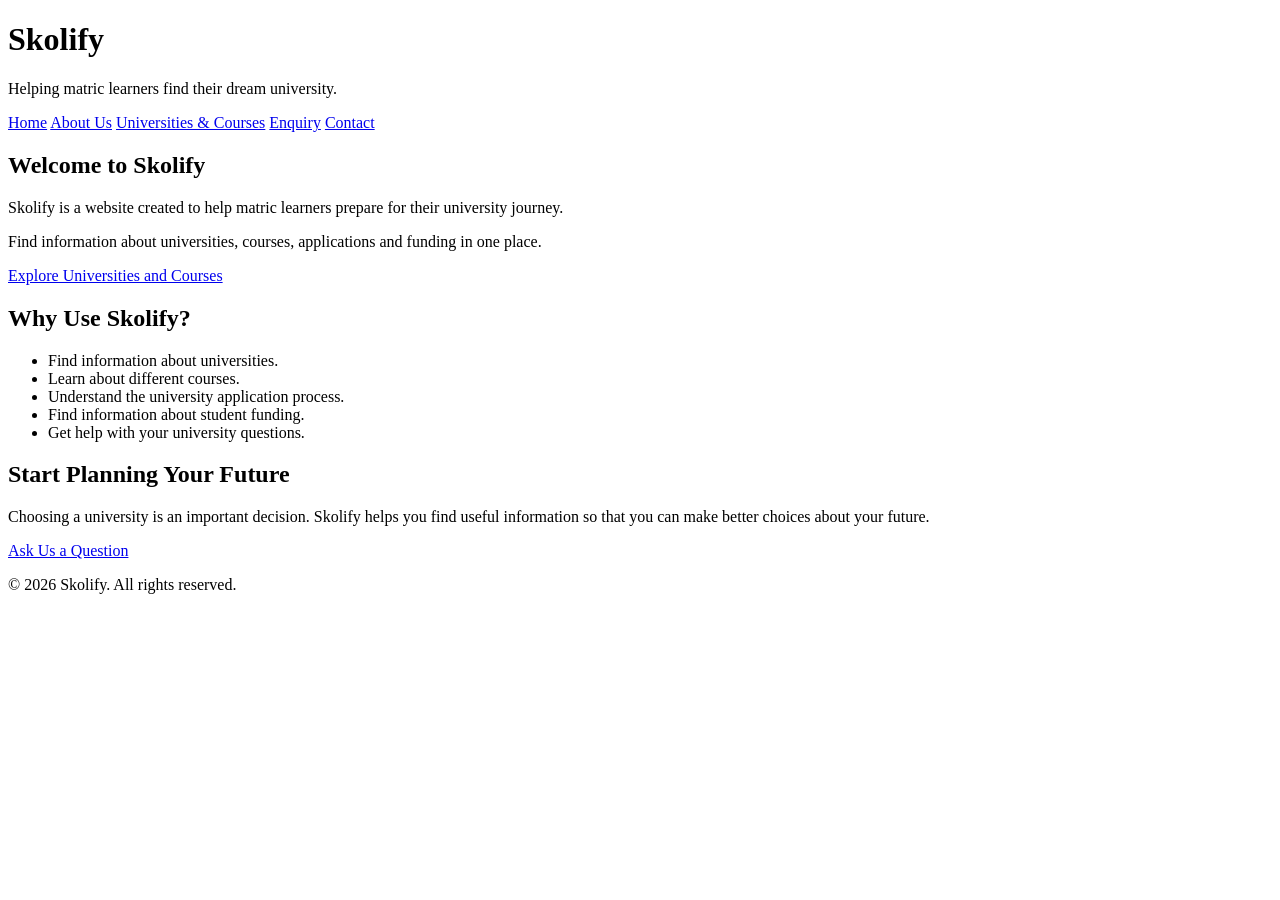
==== index.html @ 8e19b587 "Fix HTML formatting and structure" ====
<!DOCTYPE html>
<html lang="en">

<head>
    <meta charset="UTF-8">
    <meta name="viewport" content="width=device-width, initial-scale=1.0">
    <title>Skolify - Your University Journey Starts Here</title>
    <link rel="stylesheet" href="style.css">
    
</head>

<body>

    <!-- Website header and navigation -->
    <header>
        <h1>Skolify</h1>
        <p>Helping matric learners find their dream university.</p>

        <nav>
            <a href="index.html">Home</a>
            <a href="about.html">About Us</a>
            <a href="services.html">Universities & Courses</a>
            <a href="enquiry.html">Enquiry</a>
            <a href="contact.html">Contact</a>
        </nav>
    </header>

    <!-- Main content of the homepage -->
    <main>

        <section>
            <h2>Welcome to Skolify</h2>

            <p>
                Skolify is a website created to help matric learners
                prepare for their university journey.
            </p>

            <p>
                Find information about universities, courses,
                applications and funding in one place.
            </p>

            <a href="services.html">Explore Universities and Courses</a>
        </section>

        <section>
            <h2>Why Use Skolify?</h2>

            <ul>
                <li>Find information about universities.</li>
                <li>Learn about different courses.</li>
                <li>Understand the university application process.</li>
                <li>Find information about student funding.</li>
                <li>Get help with your university questions.</li>
            </ul>
        </section>

        <section>
            <h2>Start Planning Your Future</h2>

            <p>
                Choosing a university is an important decision.
                Skolify helps you find useful information so that
                you can make better choices about your future.
            </p>

            <a href="enquiry.html">Ask Us a Question</a>
        </section>

    </main>

    <!-- Website footer -->
    <footer>
        <p>&copy; 2026 Skolify. All rights reserved.</p>
    </footer>

</body>

</html>
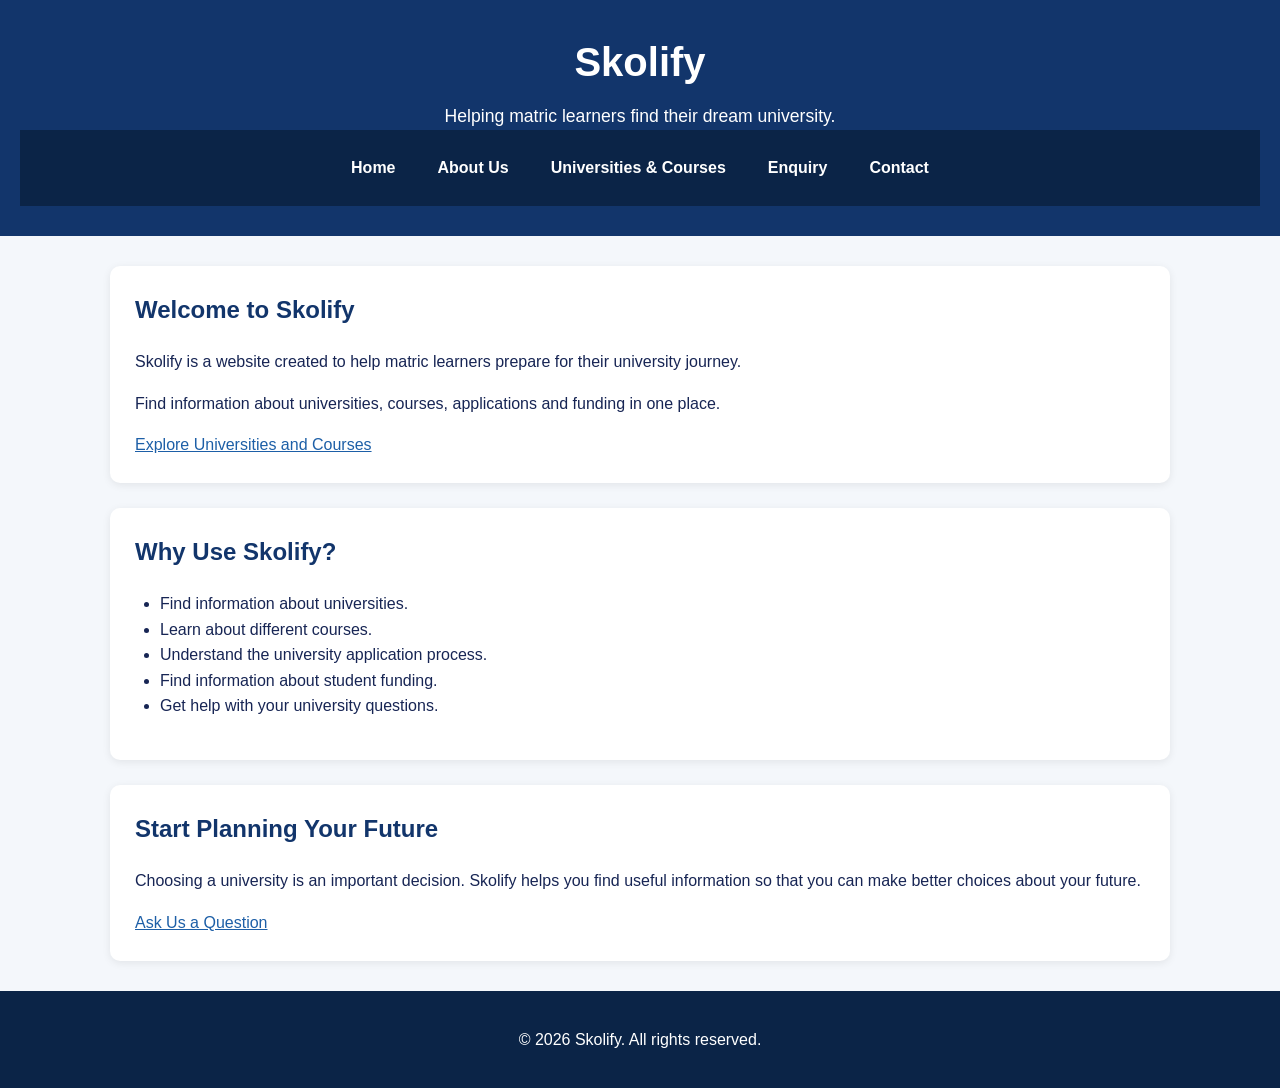
==== commit 136a2ac4: "Update index.html" ====
--- a/index.html
+++ b/index.html
@@ -1,4 +1,5 @@
 <!DOCTYPE html>
+
 <html lang="en">
 
 <head>
--- a/style.css
+++ b/style.css
@@ -0,0 +1,194 @@
+/* Skolify Website Styles */
+
+/* Basic page styling */
+* {
+    box-sizing: border-box;
+}
+
+body {
+    margin: 0;
+    font-family: Arial, sans-serif;
+    background-color: #f4f7fb;
+    color: #172554;
+    line-height: 1.6;
+}
+
+/* Header */
+header {
+    background-color: #12356b;
+    color: white;
+    text-align: center;
+    padding: 30px 20px;
+}
+
+header h1 {
+    margin: 0;
+    font-size: 2.5rem;
+}
+
+header p {
+    margin: 8px 0 0;
+    font-size: 1.1rem;
+}
+
+/* Navigation */
+nav {
+    background-color: #0b2447;
+    display: flex;
+    justify-content: center;
+    flex-wrap: wrap;
+    gap: 10px;
+    padding: 15px;
+}
+
+nav a {
+    color: white;
+    text-decoration: none;
+    padding: 10px 16px;
+    border-radius: 6px;
+    font-weight: bold;
+}
+
+nav a:hover {
+    background-color: #2f6fbd;
+}
+
+/* Main content */
+main {
+    max-width: 1100px;
+    margin: 30px auto;
+    padding: 0 20px;
+}
+
+section {
+    background-color: white;
+    margin-bottom: 25px;
+    padding: 25px;
+    border-radius: 10px;
+    box-shadow: 0 2px 8px rgba(0, 0, 0, 0.08);
+}
+
+h2 {
+    color: #12356b;
+    margin-top: 0;
+}
+
+h3 {
+    color: #245aa5;
+}
+
+/* Links */
+a {
+    color: #1d5fa7;
+}
+
+a:hover {
+    color: #0b2447;
+}
+
+/* Lists */
+ul,
+ol {
+    padding-left: 25px;
+}
+
+/* Forms */
+form {
+    max-width: 700px;
+}
+
+label {
+    display: block;
+    margin-top: 15px;
+    margin-bottom: 5px;
+    font-weight: bold;
+}
+
+input,
+textarea,
+select {
+    width: 100%;
+    padding: 11px;
+    border: 1px solid #b7c3d4;
+    border-radius: 5px;
+    font-family: Arial, sans-serif;
+    font-size: 1rem;
+}
+
+textarea {
+    min-height: 130px;
+    resize: vertical;
+}
+
+button {
+    margin-top: 18px;
+    padding: 12px 22px;
+    background-color: #12356b;
+    color: white;
+    border: none;
+    border-radius: 6px;
+    cursor: pointer;
+    font-weight: bold;
+}
+
+button:hover {
+    background-color: #245aa5;
+}
+
+/* Footer */
+footer {
+    background-color: #0b2447;
+    color: white;
+    text-align: center;
+    padding: 20px;
+    margin-top: 30px;
+}
+
+/* Responsive design for tablets and phones */
+@media (max-width: 768px) {
+    header {
+        padding: 22px 15px;
+    }
+
+    header h1 {
+        font-size: 2rem;
+    }
+
+    nav {
+        flex-direction: column;
+        align-items: stretch;
+        text-align: center;
+    }
+
+    nav a {
+        display: block;
+    }
+
+    main {
+        margin: 20px auto;
+        padding: 0 12px;
+    }
+
+    section {
+        padding: 18px;
+    }
+}
+
+/* Smaller phone screens */
+@media (max-width: 480px) {
+    header h1 {
+        font-size: 1.7rem;
+    }
+
+    header p {
+        font-size: 1rem;
+    }
+
+    section {
+        padding: 15px;
+    }
+
+    button {
+        width: 100%;
+    }
+}
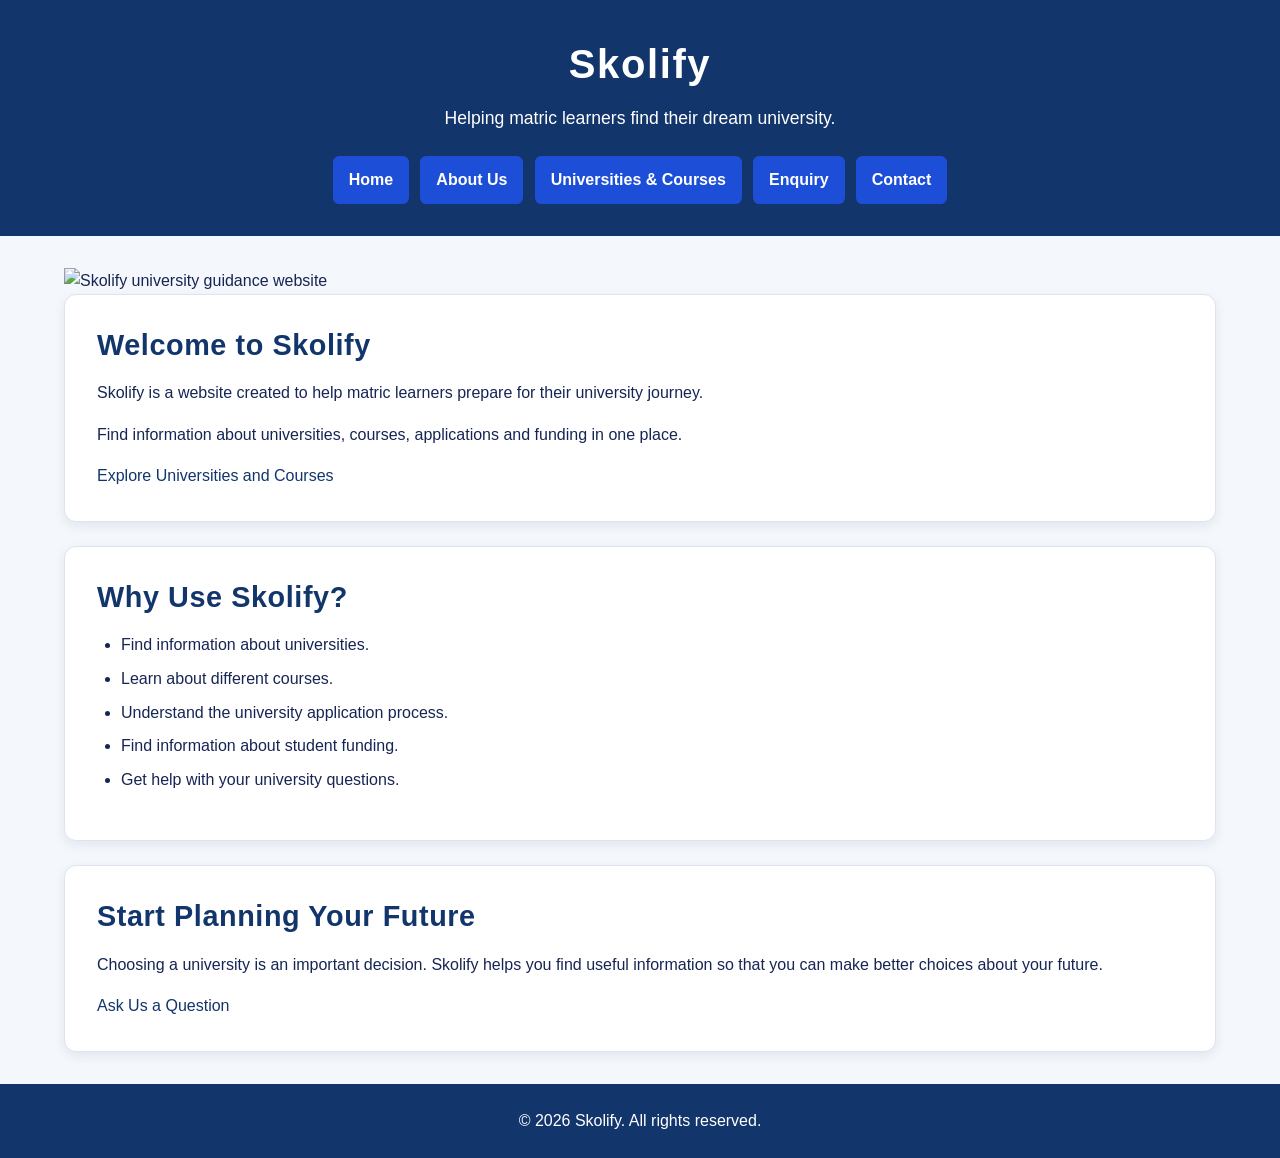
==== commit cd1f5569: "Initial Skolify Part 2 setup" ====
--- a/index.html
+++ b/index.html
@@ -1,81 +1,91 @@
-<!DOCTYPE html>
-
-<html lang="en">
-
-<head>
-    <meta charset="UTF-8">
-    <meta name="viewport" content="width=device-width, initial-scale=1.0">
-    <title>Skolify - Your University Journey Starts Here</title>
-    <link rel="stylesheet" href="style.css">
-    
-</head>
-
-<body>
-
-    <!-- Website header and navigation -->
-    <header>
-        <h1>Skolify</h1>
-        <p>Helping matric learners find their dream university.</p>
-
-        <nav>
-            <a href="index.html">Home</a>
-            <a href="about.html">About Us</a>
-            <a href="services.html">Universities & Courses</a>
-            <a href="enquiry.html">Enquiry</a>
-            <a href="contact.html">Contact</a>
-        </nav>
-    </header>
-
-    <!-- Main content of the homepage -->
-    <main>
-
-        <section>
-            <h2>Welcome to Skolify</h2>
-
-            <p>
-                Skolify is a website created to help matric learners
-                prepare for their university journey.
-            </p>
-
-            <p>
-                Find information about universities, courses,
-                applications and funding in one place.
-            </p>
-
-            <a href="services.html">Explore Universities and Courses</a>
-        </section>
-
-        <section>
-            <h2>Why Use Skolify?</h2>
-
-            <ul>
-                <li>Find information about universities.</li>
-                <li>Learn about different courses.</li>
-                <li>Understand the university application process.</li>
-                <li>Find information about student funding.</li>
-                <li>Get help with your university questions.</li>
-            </ul>
-        </section>
-
-        <section>
-            <h2>Start Planning Your Future</h2>
-
-            <p>
-                Choosing a university is an important decision.
-                Skolify helps you find useful information so that
-                you can make better choices about your future.
-            </p>
-
-            <a href="enquiry.html">Ask Us a Question</a>
-        </section>
-
-    </main>
-
-    <!-- Website footer -->
-    <footer>
-        <p>&copy; 2026 Skolify. All rights reserved.</p>
-    </footer>
-
-</body>
-
-</html>
+<!DOCTYPE html>
+<html lang="en">
+
+<head>
+    <meta charset="UTF-8">
+    <meta name="viewport" content="width=device-width, initial-scale=1.0">
+    <title>Skolify - Your University Journey Starts Here</title>
+    <link rel="stylesheet" href="css/style.css">
+</head>
+
+<body>
+
+    <!-- Website header and navigation -->
+    <header>
+        <h1>Skolify</h1>
+        <p>Helping matric learners find their dream university.</p>
+
+        <nav>
+            <a href="index.html">Home</a>
+            <a href="about.html">About Us</a>
+            <a href="services.html">Universities & Courses</a>
+            <a href="enquiry.html">Enquiry</a>
+            <a href="contact.html">Contact</a>
+        </nav>
+            </header>
+
+            <!-- Main content of the homepage -->
+            <main>
+
+                <picture>
+            <img
+                src="images/skolify-image.svg"
+                srcset="images/skolify-image.svg 800w,
+                        images/skolify-image.svg 1200w"
+                sizes="(max-width: 30rem) 94vw,
+                    (max-width: 48rem) 92vw,
+                    90vw"
+                alt="Skolify university guidance website">
+        </picture>
+
+        <section>
+            <h2>Welcome to Skolify</h2>
+
+            <p>
+             Skolify is a website created to help matric learners
+              prepare for their university journey.
+            </p>
+
+            <p>
+                Find information about universities, courses,
+                applications and funding in one place.
+            </p>
+
+            <a href="services.html">Explore Universities and Courses</a>
+
+        </section>
+
+        <section>
+            <h2>Why Use Skolify?</h2>
+
+            <ul>
+                <li>Find information about universities.</li>
+                <li>Learn about different courses.</li>
+                <li>Understand the university application process.</li>
+                <li>Find information about student funding.</li>
+                <li>Get help with your university questions.</li>
+            </ul>
+        </section>
+
+        <section>
+            <h2>Start Planning Your Future</h2>
+
+            <p>
+                Choosing a university is an important decision.
+                Skolify helps you find useful information so that
+                you can make better choices about your future.
+            </p>
+
+            <a href="enquiry.html">Ask Us a Question</a>
+        </section>
+
+    </main>
+
+    <!-- Website footer -->
+    <footer>
+        <p>&copy; 2026 Skolify. All rights reserved.</p>
+    </footer>
+
+</body>
+
+</html>
--- a/css/style.css
+++ b/css/style.css
@@ -0,0 +1,359 @@
+/* ==============================
+   SKOLIFY WEBSITE - PART 2
+   CSS Styling and Responsive Design
+   ============================== */
+
+/* ---------- CSS RESET ---------- */
+
+* {
+    margin: 0;
+    padding: 0;
+    box-sizing: border-box;
+}
+
+html {
+    font-size: 100%;
+    scroll-behavior: smooth;
+}
+
+body,
+h1,
+h2,
+h3,
+p,
+ul,
+ol {
+    margin: 0;
+    padding: 0;
+}
+
+
+/* ---------- BASE STYLES ---------- */
+
+body {
+    font-family: Arial, Helvetica, sans-serif;
+    font-size: 1rem;
+    line-height: 1.6;
+    background-color: #f4f7fb;
+    color: #172554;
+}
+
+img {
+    max-width: 100%;
+    height: auto;
+    display: block;
+}
+
+a {
+    color: #12356b;
+    text-decoration: none;
+}
+
+a:hover {
+    text-decoration: underline;
+}
+
+
+/* ---------- HEADER ---------- */
+
+header {
+    background-color: #12356b;
+    color: white;
+    text-align: center;
+    padding: 2rem 5%;
+}
+
+header h1 {
+    margin-bottom: 0.5rem;
+    font-size: 2.5rem;
+    font-weight: 700;
+    letter-spacing: 0.04em;
+}
+
+header p {
+    font-size: 1.1rem;
+    margin-bottom: 1.5rem;
+}
+
+
+/* ---------- NAVIGATION ---------- */
+
+nav {
+    display: flex;
+    flex-wrap: wrap;
+    justify-content: center;
+    align-items: center;
+    gap: 0.7rem;
+}
+
+nav a {
+    color: white;
+    background-color: #1d4ed8;
+    padding: 0.7rem 1rem;
+    border-radius: 0.4rem;
+    font-weight: 600;
+    transition: background-color 0.3s ease, transform 0.2s ease;
+}
+
+nav a:hover {
+    background-color: #facc15;
+    color: #172554;
+    text-decoration: none;
+    transform: translateY(-2px);
+}
+
+nav a:focus {
+    outline: 3px solid #facc15;
+    outline-offset: 2px;
+}
+
+nav a:active {
+    transform: translateY(0);
+}
+
+
+/* ---------- MAIN LAYOUT ---------- */
+
+main {
+    width: 90%;
+    max-width: 75rem;
+    margin: 2rem auto;
+}
+
+main section {
+    background-color: white;
+    margin-bottom: 1.5rem;
+    padding: 2rem;
+    border: 1px solid #dbe4f0;
+    border-radius: 0.75rem;
+    box-shadow: 0 0.25rem 0.75rem rgba(18, 53, 107, 0.08);
+}
+
+
+/* ---------- TYPOGRAPHY ---------- */
+
+h2 {
+    color: #12356b;
+    font-size: 1.8rem;
+    font-weight: 700;
+    line-height: 1.3;
+    letter-spacing: 0.02em;
+    margin-bottom: 1rem;
+}
+
+h3 {
+    color: #1d4ed8;
+    font-size: 1.35rem;
+    font-weight: 700;
+    line-height: 1.4;
+    margin-bottom: 0.75rem;
+}
+
+p {
+    margin-bottom: 1rem;
+}
+
+ul,
+ol {
+    margin-left: 1.5rem;
+    margin-bottom: 1rem;
+}
+
+li {
+    margin-bottom: 0.5rem;
+}
+
+
+/* ---------- CONTENT LAYOUT ---------- */
+
+main section:first-child {
+    display: grid;
+    grid-template-columns: 2fr 1fr;
+    gap: 2rem;
+    align-items: center;
+}
+
+section {
+    overflow: hidden;
+}
+
+
+/* ---------- BUTTONS AND LINKS ---------- */
+
+button,
+input[type="submit"],
+input[type="button"] {
+    background-color: #12356b;
+    color: white;
+    border: none;
+    padding: 0.75rem 1.25rem;
+    border-radius: 0.4rem;
+    font-size: 1rem;
+    font-weight: 600;
+    cursor: pointer;
+}
+
+button:hover,
+input[type="submit"]:hover,
+input[type="button"]:hover {
+    background-color: #facc15;
+    color: #172554;
+}
+
+button:focus,
+input[type="submit"]:focus,
+input[type="button"]:focus {
+    outline: 3px solid #1d4ed8;
+    outline-offset: 2px;
+}
+
+button:active,
+input[type="submit"]:active,
+input[type="button"]:active {
+    transform: scale(0.98);
+}
+
+
+/* ---------- FORMS ---------- */
+
+form {
+    display: flex;
+    flex-direction: column;
+    gap: 0.75rem;
+}
+
+label {
+    font-weight: 600;
+}
+
+input,
+textarea,
+select {
+    width: 100%;
+    padding: 0.75rem;
+    border: 1px solid #b8c5d6;
+    border-radius: 0.4rem;
+    font-family: inherit;
+    font-size: 1rem;
+}
+
+textarea {
+    min-height: 8rem;
+    resize: vertical;
+}
+
+input:focus,
+textarea:focus,
+select:focus {
+    outline: 3px solid #bfdbfe;
+    border-color: #1d4ed8;
+}
+
+
+/* ---------- FOOTER ---------- */
+
+footer {
+    background-color: #12356b;
+    color: white;
+    text-align: center;
+    padding: 1.5rem 5%;
+    margin-top: 2rem;
+}
+
+footer p {
+    margin-bottom: 0;
+}
+
+
+/* ---------- TABLET ---------- */
+
+@media (max-width: 48rem) {
+
+    header {
+        padding: 1.5rem 4%;
+    }
+
+    header h1 {
+        font-size: 2rem;
+    }
+
+    nav {
+        gap: 0.5rem;
+    }
+
+    nav a {
+        padding: 0.6rem 0.8rem;
+        font-size: 0.95rem;
+    }
+
+    main {
+        width: 92%;
+        margin: 1.5rem auto;
+    }
+
+    main section:first-child {
+        grid-template-columns: 1fr;
+    }
+
+    main section {
+        padding: 1.5rem;
+    }
+
+    h2 {
+        font-size: 1.6rem;
+    }
+}
+
+
+/* ---------- MOBILE ---------- */
+
+@media (max-width: 30rem) {
+
+    body {
+        font-size: 0.95rem;
+    }
+
+    header {
+        padding: 1.25rem 3%;
+    }
+
+    header h1 {
+        font-size: 1.7rem;
+    }
+
+    header p {
+        font-size: 1rem;
+    }
+
+    nav {
+        flex-direction: column;
+        width: 100%;
+    }
+
+    nav a {
+        width: 100%;
+        text-align: center;
+    }
+
+    main {
+        width: 94%;
+        margin: 1rem auto;
+    }
+
+    main section {
+        padding: 1.25rem;
+        margin-bottom: 1rem;
+    }
+
+    h2 {
+        font-size: 1.4rem;
+    }
+
+    h3 {
+        font-size: 1.2rem;
+    }
+
+    footer {
+        padding: 1.25rem 3%;
+    }
+}
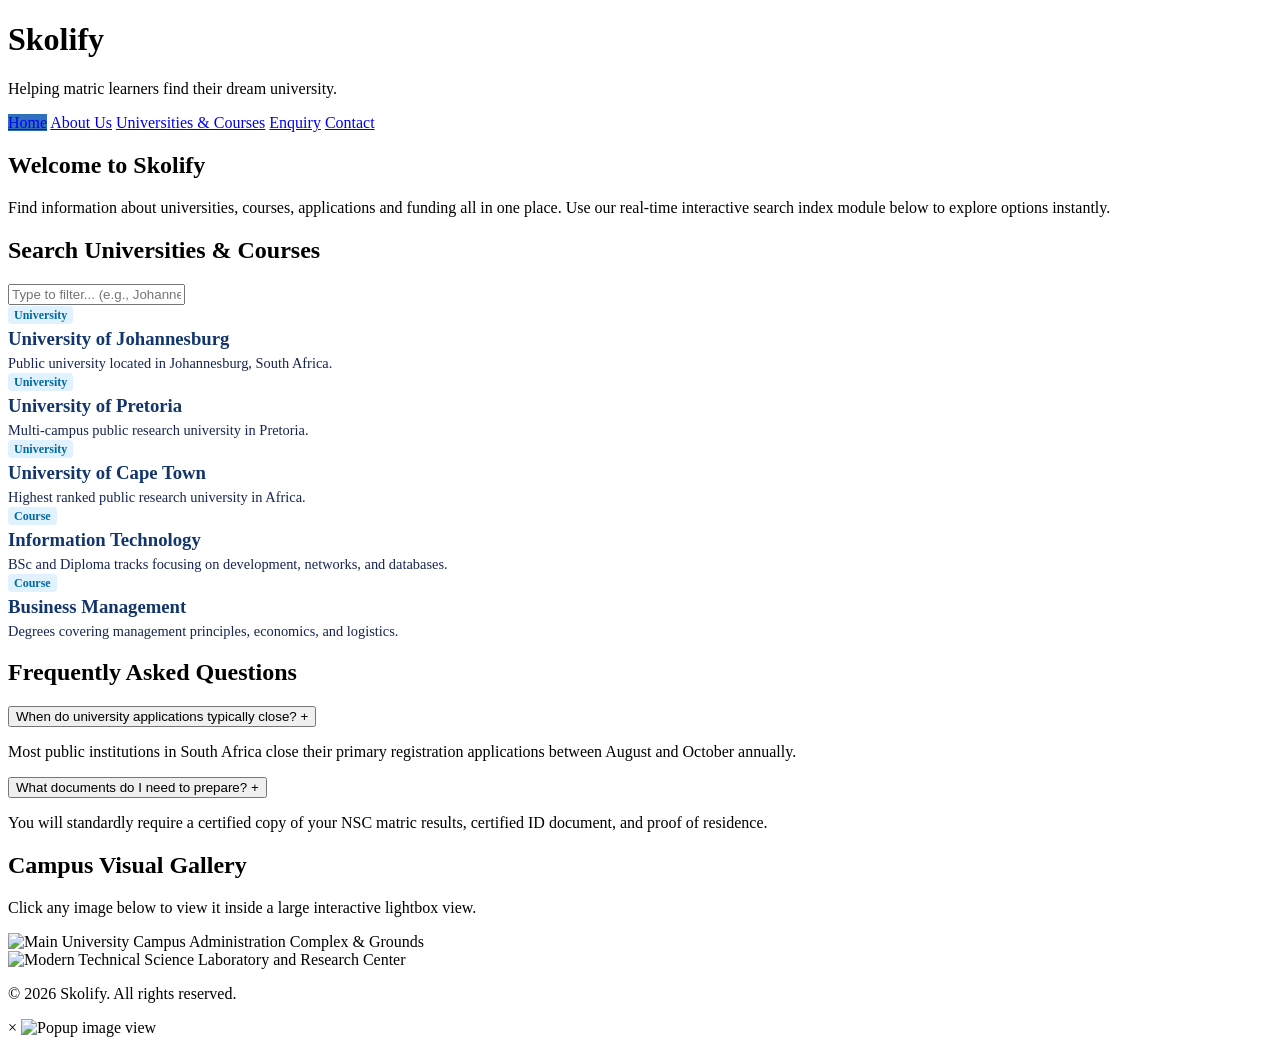
==== commit a0d4c4c2: "feat: complete part 3 requirements and forms" ====
--- a/index.html
+++ b/index.html
@@ -1,91 +1,84 @@
 <!DOCTYPE html>
 <html lang="en">
-
 <head>
     <meta charset="UTF-8">
     <meta name="viewport" content="width=device-width, initial-scale=1.0">
+    <meta name="description" content="Skolify helps matric learners find their dream university, explore technical courses, and plan their future career paths with simple tools.">
+    <meta name="keywords" content="Skolify, matric application, university courses, student funding, South Africa higher education">
     <title>Skolify - Your University Journey Starts Here</title>
-    <link rel="stylesheet" href="css/style.css">
+    <link rel="stylesheet" href="css/styles.css">
 </head>
-
 <body>
 
-    <!-- Website header and navigation -->
     <header>
         <h1>Skolify</h1>
         <p>Helping matric learners find their dream university.</p>
+    </header>
 
-        <nav>
-            <a href="index.html">Home</a>
-            <a href="about.html">About Us</a>
-            <a href="services.html">Universities & Courses</a>
-            <a href="enquiry.html">Enquiry</a>
-            <a href="contact.html">Contact</a>
-        </nav>
-            </header>
+    <nav>
+        <a href="index.html" style="background-color: #2f6fbd;">Home</a>
+        <a href="about.html">About Us</a>
+        <a href="services.html">Universities & Courses</a>
+        <a href="enquiry.html">Enquiry</a>
+        <a href="contact.html">Contact</a>
+    </nav>
 
-            <!-- Main content of the homepage -->
-            <main>
-
-                <picture>
-            <img
-                src="images/skolify-image.svg"
-                srcset="images/skolify-image.svg 800w,
-                        images/skolify-image.svg 1200w"
-                sizes="(max-width: 30rem) 94vw,
-                    (max-width: 48rem) 92vw,
-                    90vw"
-                alt="Skolify university guidance website">
-        </picture>
-
+    <main>
         <section>
             <h2>Welcome to Skolify</h2>
-
-            <p>
-             Skolify is a website created to help matric learners
-              prepare for their university journey.
-            </p>
-
-            <p>
-                Find information about universities, courses,
-                applications and funding in one place.
-            </p>
-
-            <a href="services.html">Explore Universities and Courses</a>
-
+            <p>Find information about universities, courses, applications and funding all in one place. Use our real-time interactive search index module below to explore options instantly.</p>
         </section>
 
+        <!-- 2.2 Dynamic Content & Filter Element -->
         <section>
-            <h2>Why Use Skolify?</h2>
-
-            <ul>
-                <li>Find information about universities.</li>
-                <li>Learn about different courses.</li>
-                <li>Understand the university application process.</li>
-                <li>Find information about student funding.</li>
-                <li>Get help with your university questions.</li>
-            </ul>
+            <h2>Search Universities & Courses</h2>
+            <div class="search-container">
+                <input type="text" id="search-input" placeholder="Type to filter... (e.g., Johannesburg, IT, Engineering)">
+            </div>
+            <div id="dynamic-results" class="dynamic-listing-grid">
+                <!-- Content will load dynamically from your script.js file -->
+            </div>
         </section>
 
+        <!-- 2.1 Interactive Element Accordions -->
         <section>
-            <h2>Start Planning Your Future</h2>
+            <h2>Frequently Asked Questions</h2>
+            
+            <div class="accordion-item">
+                <button class="accordion-header">When do university applications typically close? <span>+</span></button>
+                <div class="accordion-content">
+                    <p>Most public institutions in South Africa close their primary registration applications between August and October annually.</p>
+                </div>
+            </div>
 
-            <p>
-                Choosing a university is an important decision.
-                Skolify helps you find useful information so that
-                you can make better choices about your future.
-            </p>
-
-            <a href="enquiry.html">Ask Us a Question</a>
+            <div class="accordion-item">
+                <button class="accordion-header">What documents do I need to prepare? <span>+</span></button>
+                <div class="accordion-content">
+                    <p>You will standardly require a certified copy of your NSC matric results, certified ID document, and proof of residence.</p>
+                </div>
+            </div>
         </section>
 
+        <!-- 2.1 Interactive Lightbox Gallery -->
+        <section>
+            <h2>Campus Visual Gallery</h2>
+            <p>Click any image below to view it inside a large interactive lightbox view.</p>
+            <div class="gallery-grid">
+                <div class="gallery-item">
+                    <img src="https://picsum.photos" alt="Main University Campus Administration Complex & Grounds">
+                </div>
+                <div class="gallery-item">
+                    <img src="https://picsum.photos" alt="Modern Technical Science Laboratory and Research Center">
+                </div>
+            </div>
+        </section>
     </main>
 
-    <!-- Website footer -->
     <footer>
         <p>&copy; 2026 Skolify. All rights reserved.</p>
     </footer>
 
+    <!-- Master Scripts Placement -->
+    <script src="js/script.js"></script>
 </body>
-
-</html>+</html>
--- a/css/styles.css
+++ b/css/styles.css
@@ -0,0 +1,266 @@
+/* ==========================================================================
+WEDE5020 MASTER COMBINED PRODUCTION STYLESHEET (PARTS 1, 2 & 3)
+========================================================================== */ 
+
+/* Universal Structural Reset & Box Model Alignment */
+html {
+font-size: 100%; /* Robust default 16px font sizing baseline */
+box-sizing: border-box;
+scroll-behavior: smooth;
+font-family: -apple-system, BlinkMacSystemFont, "Segoe UI", Roboto, Helvetica, Arial, sans-serif;
+color: #333333;
+background-color: #fcfcfc;
+} 
+
+*, *:before, *:after {
+box-sizing: inherit;
+} 
+
+body {
+line-height: 1.6;
+margin: 0;
+padding: 0;
+display: flex;
+flex-direction: column;
+min-height: 100vh;
+} 
+
+/* Fluid Media Scaling Layer - Direct Fix for Part 2 Image Scale Penalty */
+img {
+max-width: 100%;
+height: auto;
+display: block;
+object-fit: cover;
+} 
+
+/* Global Core UI Common Presentation Components (Part 1 & 2) */
+header {
+background-color: #1e293b;
+color: #ffffff;
+padding: 1.5rem 2rem;
+box-shadow: 0 2px 10px rgba(0, 0, 0, 0.1);
+} 
+
+header h1 {
+margin: 0;
+font-size: 2rem;
+font-weight: 700;
+} 
+
+nav ul {
+list-style: none;
+padding: 0;
+margin: 1rem 0 0 0;
+display: flex;
+gap: 1.5rem;
+} 
+
+nav ul li a {
+color: #cbd5e1;
+text-decoration: none;
+font-weight: 500;
+transition: color 0.2s ease;
+} 
+
+nav ul li a:hover,
+nav ul li a.active {
+color: #38bdf8;
+} 
+
+main {
+flex: 1;
+max-width: 1200px;
+width: 100%;
+margin: 0 auto;
+padding: 2.5rem 2rem;
+} 
+
+/* Structural Layout Components for Portfolio Visual Galleries (Part 2 Fixes) */
+.gallery, .portfolio {
+display: grid;
+grid-template-columns: repeat(auto-fill, minmax(280px, 1fr));
+gap: 2rem;
+margin: 2rem 0;
+} 
+
+.gallery-card {
+background: #ffffff;
+border-radius: 8px;
+overflow: hidden;
+box-shadow: 0 4px 6px -1px rgba(0, 0, 0, 0.1), 0 2px 4px -1px rgba(0, 0, 0, 0.06);
+transition: transform 0.25s ease, box-shadow 0.25s ease;
+} 
+
+.gallery img, .portfolio img {
+width: 100%;
+height: 220px;
+object-fit: cover;
+transition: transform 0.2s ease;
+} 
+
+.gallery-card:hover {
+transform: translateY(-4px);
+box-shadow: 0 10px 15px -3px rgba(0, 0, 0, 0.1), 0 4px 6px -2px rgba(0, 0, 0, 0.05);
+} 
+
+/* Common Core Presentation Layout Elements for Forms & Controls (Part 3) */
+form {
+background: #ffffff;
+padding: 2.5rem;
+border-radius: 8px;
+box-shadow: 0 4px 6px -1px rgba(0, 0, 0, 0.1);
+max-width: 650px;
+margin: 0 auto;
+} 
+
+.form-group {
+margin-bottom: 1.5rem;
+} 
+
+label {
+display: block;
+margin-bottom: 0.5rem;
+font-weight: 600;
+color: #475569;
+} 
+
+input, textarea, select {
+width: 100%;
+padding: 0.75rem;
+border: 1px solid #cbd5e1;
+border-radius: 6px;
+font-size: 1rem;
+color: #1e293b;
+background-color: #ffffff;
+transition: border-color 0.2s ease, box-shadow 0.2s ease;
+} 
+
+input:focus, textarea:focus, select:focus {
+outline: none;
+border-color: #38bdf8;
+box-shadow: 0 0 0 3px rgba(56, 189, 248, 0.15);
+} 
+
+button[type="submit"] {
+background-color: #0284c7;
+color: #ffffff;
+border: none;
+padding: 0.75rem 1.5rem;
+font-size: 1rem;
+font-weight: 600;
+border-radius: 6px;
+cursor: pointer;
+transition: background-color 0.2s ease;
+width: 100%;
+} 
+
+button[type="submit"]:hover {
+background-color: #0369a1;
+} 
+
+/* Form Interactivity Validation State Indicators */
+.error-message {
+color: #dc2626;
+font-size: 0.875rem;
+margin-top: 0.25rem;
+display: none;
+} 
+
+.error input, .error textarea, .error select {
+border-color: #dc2626;
+background-color: #fef2f2;
+} 
+
+.error .error-message {
+display: block;
+} 
+
+/* Leaflet Interactive Map Layout Container Placement */
+#interactive-map {
+width: 100%;
+height: 400px;
+background-color: #e2e8f0;
+border-radius: 8px;
+} 
+
+footer {
+background-color: #0f172a;
+color: #94a3b8;
+text-align: center;
+padding: 1.5rem;
+font-size: 0.875rem;
+margin-top: auto;
+} 
+
+/* ==========================================================================
+PART 3: PORTFOLIO LIGHTBOX VIEW INTERFACE ENGINE STYLING
+========================================================================== */
+#lightbox-overlay {
+backdrop-filter: blur(8px);
+transition: opacity 0.25s ease-in-out;
+} 
+
+#lightbox-image {
+transform: scale(0.95);
+animation: lightboxFadeIn 0.3s cubic-bezier(0.16, 1, 0.3, 1) forwards;
+} 
+
+@keyframes lightboxFadeIn {
+to {
+transform: scale(1);
+}
+} 
+
+/* ==========================================================================
+ADVANCED MOBILE RESPONSIVE GRID LAYOUT SYSTEM RESTRUCTURING
+========================================================================== */ 
+
+/* Tablet Optimization Breakpoint Layout (768px and down) */
+@media screen and (max-width: 768px) {
+body {
+font-size: 0.95rem;
+} 
+
+main {
+padding: 1.5rem 1rem;
+}
+
+.gallery, .portfolio {
+grid-template-columns: repeat(auto-fill, minmax(220px, 1fr));
+gap: 1.25rem;
+}
+
+nav ul {
+flex-direction: column;
+align-items: flex-start;
+gap: 0.75rem;
+}
+
+form {
+padding: 1.5rem;
+}
+
+} 
+
+/* Mobile Handset Optimization Breakpoint Layout (480px and down) */
+@media screen and (max-width: 480px) {
+html {
+font-size: 90%; /* Scales typographic flow for small mobile viewports */
+} 
+
+header {
+padding: 1rem;
+}
+
+h1 { font-size: 1.6rem; }
+h2 { font-size: 1.3rem; }
+
+.gallery, .portfolio {
+grid-template-columns: 1fr;
+}
+
+form, .form-group, input, textarea, select, button {
+width: 100% !important;
+}
+
+},
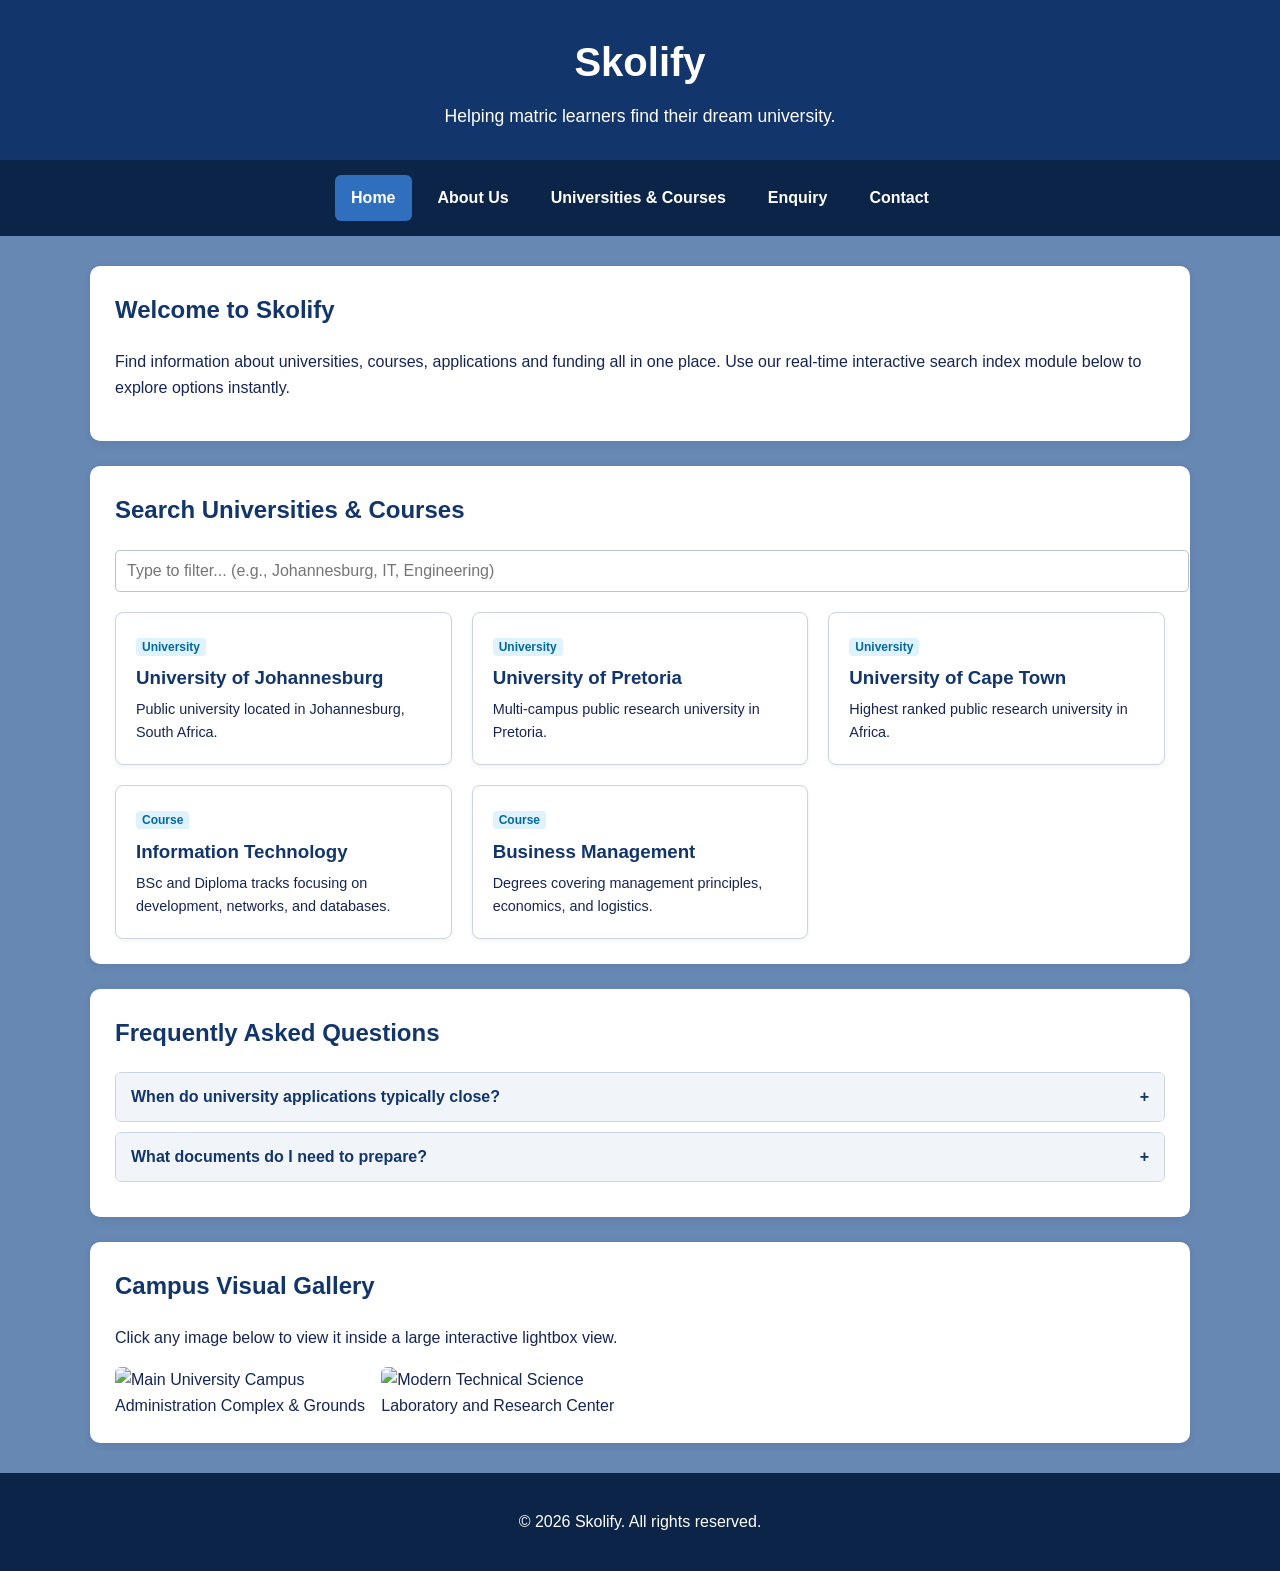
==== commit fb80dc9f: "fix: embed styles directly to guarantee delivery" ====
--- a/index.html
+++ b/index.html
@@ -6,15 +6,42 @@
     <meta name="description" content="Skolify helps matric learners find their dream university, explore technical courses, and plan their future career paths with simple tools.">
     <meta name="keywords" content="Skolify, matric application, university courses, student funding, South Africa higher education">
     <title>Skolify - Your University Journey Starts Here</title>
-    <link rel="stylesheet" href="css/styles.css">
+    <style>
+        /* Embedded Bulletproof Production Styles */
+        body { margin: 0; font-family: Arial, sans-serif; background-color: #6788b3; color: #172554; line-height: 1.6; }
+        header { background-color: #12356b; color: white; text-align: center; padding: 30px 20px; }
+        header h1 { margin: 0; font-size: 2.5rem; }
+        header p { margin: 8px 0 0; font-size: 1.1rem; }
+        nav { background-color: #0b2447; display: flex; justify-content: center; flex-wrap: wrap; gap: 10px; padding: 15px; }
+        nav a { color: white; text-decoration: none; padding: 10px 16px; border-radius: 6px; font-weight: bold; }
+        nav a:hover { background-color: #2f6fbd; }
+        main { max-width: 1100px; margin: 30px auto; padding: 0 20px; }
+        section { background-color: white; margin-bottom: 25px; padding: 25px; border-radius: 10px; box-shadow: 0 2px 8px rgba(0, 0, 0, 0.08); }
+        h2 { color: #12356b; margin-top: 0; }
+        h3 { color: #245aa5; }
+        .search-container { margin-bottom: 20px; }
+        #search-input { width: 100%; padding: 11px; border: 1px solid #b7c3d4; border-radius: 5px; font-size: 1rem; }
+        .dynamic-listing-grid { display: grid; grid-template-columns: repeat(auto-fill, minmax(280px, 1fr)); gap: 20px; }
+        .listing-card { background: #ffffff; border: 1px solid #cbd5e1; padding: 20px; border-radius: 8px; box-shadow: 0 2px 4px rgba(0,0,0,0.05); }
+        .accordion-item { border: 1px solid #cbd5e1; border-radius: 6px; margin-bottom: 10px; overflow: hidden; }
+        .accordion-header { background-color: #f1f5f9; color: #12356b; padding: 15px; width: 100%; text-align: left; border: none; font-size: 1rem; font-weight: bold; cursor: pointer; display: flex; justify-content: space-between; }
+        .accordion-content { padding: 15px; background: #ffffff; display: none; border-top: 1px solid #cbd5e1; }
+        .gallery-grid { display: grid; grid-template-columns: repeat(auto-fill, minmax(200px, 1fr)); gap: 15px; }
+        .gallery-item img { width: 100%; height: 150px; object-fit: cover; border-radius: 6px; cursor: pointer; transition: transform 0.2s ease; }
+        .gallery-item img:hover { transform: scale(1.02); }
+        #lightbox-overlay { position: fixed; top:0; left:0; width:100%; height:100%; background: rgba(11, 36, 71, 0.9); display: flex; justify-content: center; align-items: center; z-index: 99999; opacity: 0; pointer-events: none; transition: opacity 0.2s ease; }
+        #lightbox-overlay.active { opacity: 1; pointer-events: auto; }
+        #lightbox-image { max-width: 85%; max-height: 75vh; border-radius: 4px; }
+        #lightbox-caption { position: absolute; bottom: 40px; color: white; font-weight: bold; }
+        #lightbox-close { position: absolute; top: 20px; right: 30px; color: white; font-size: 2.5rem; cursor: pointer; }
+        footer { background-color: #0b2447; color: white; text-align: center; padding: 20px; margin-top: 30px; }
+    </style>
 </head>
 <body>
-
     <header>
         <h1>Skolify</h1>
         <p>Helping matric learners find their dream university.</p>
     </header>
-
     <nav>
         <a href="index.html" style="background-color: #2f6fbd;">Home</a>
         <a href="about.html">About Us</a>
@@ -22,35 +49,26 @@
         <a href="enquiry.html">Enquiry</a>
         <a href="contact.html">Contact</a>
     </nav>
-
     <main>
         <section>
             <h2>Welcome to Skolify</h2>
             <p>Find information about universities, courses, applications and funding all in one place. Use our real-time interactive search index module below to explore options instantly.</p>
         </section>
-
-        <!-- 2.2 Dynamic Content & Filter Element -->
         <section>
             <h2>Search Universities & Courses</h2>
             <div class="search-container">
                 <input type="text" id="search-input" placeholder="Type to filter... (e.g., Johannesburg, IT, Engineering)">
             </div>
-            <div id="dynamic-results" class="dynamic-listing-grid">
-                <!-- Content will load dynamically from your script.js file -->
-            </div>
+            <div id="dynamic-results" class="dynamic-listing-grid"></div>
         </section>
-
-        <!-- 2.1 Interactive Element Accordions -->
         <section>
             <h2>Frequently Asked Questions</h2>
-            
             <div class="accordion-item">
                 <button class="accordion-header">When do university applications typically close? <span>+</span></button>
                 <div class="accordion-content">
                     <p>Most public institutions in South Africa close their primary registration applications between August and October annually.</p>
                 </div>
             </div>
-
             <div class="accordion-item">
                 <button class="accordion-header">What documents do I need to prepare? <span>+</span></button>
                 <div class="accordion-content">
@@ -58,27 +76,16 @@
                 </div>
             </div>
         </section>
-
-        <!-- 2.1 Interactive Lightbox Gallery -->
         <section>
             <h2>Campus Visual Gallery</h2>
             <p>Click any image below to view it inside a large interactive lightbox view.</p>
             <div class="gallery-grid">
-                <div class="gallery-item">
-                    <img src="https://picsum.photos" alt="Main University Campus Administration Complex & Grounds">
-                </div>
-                <div class="gallery-item">
-                    <img src="https://picsum.photos" alt="Modern Technical Science Laboratory and Research Center">
-                </div>
+                <div class="gallery-item"><img src="https://picsum.photos" alt="Main University Campus Administration Complex & Grounds"></div>
+                <div class="gallery-item"><img src="https://picsum.photos" alt="Modern Technical Science Laboratory and Research Center"></div>
             </div>
         </section>
     </main>
-
-    <footer>
-        <p>&copy; 2026 Skolify. All rights reserved.</p>
-    </footer>
-
-    <!-- Master Scripts Placement -->
+    <footer><p>&copy; 2026 Skolify. All rights reserved.</p></footer>
     <script src="js/script.js"></script>
 </body>
 </html>
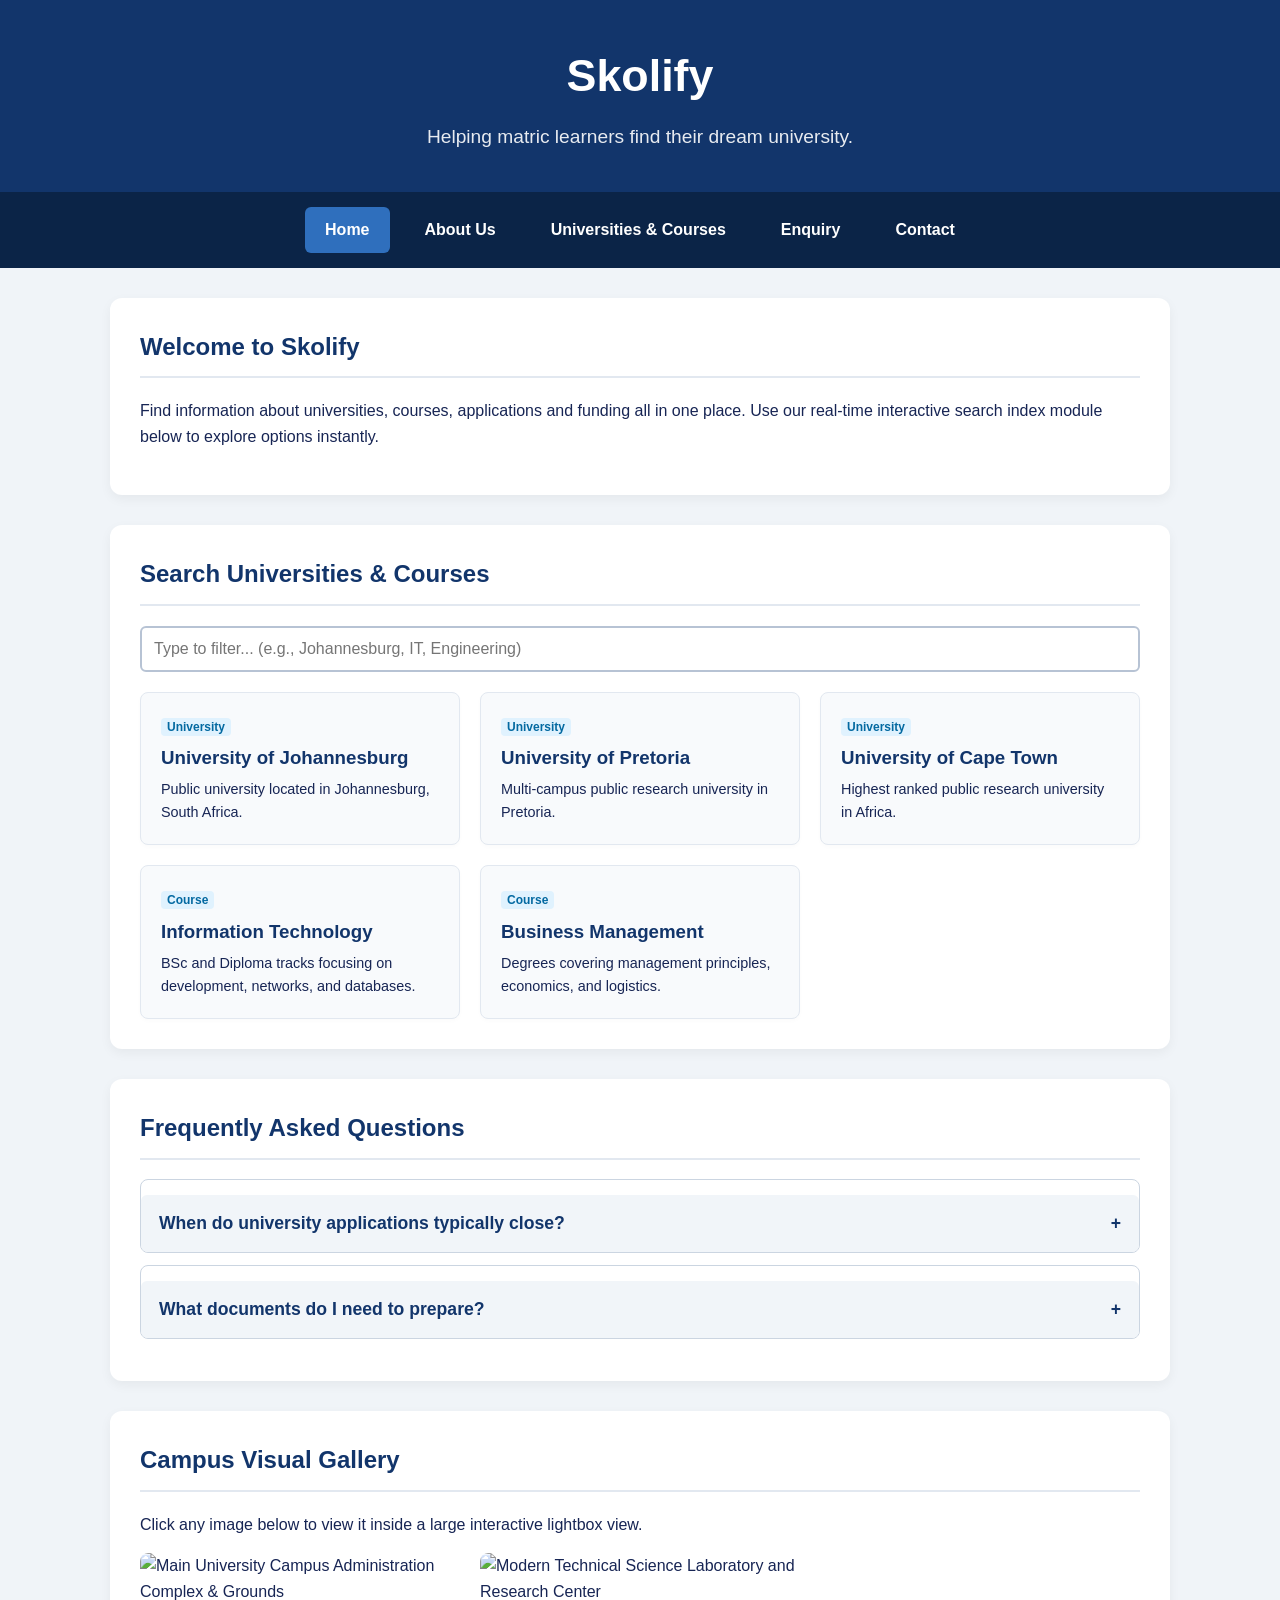
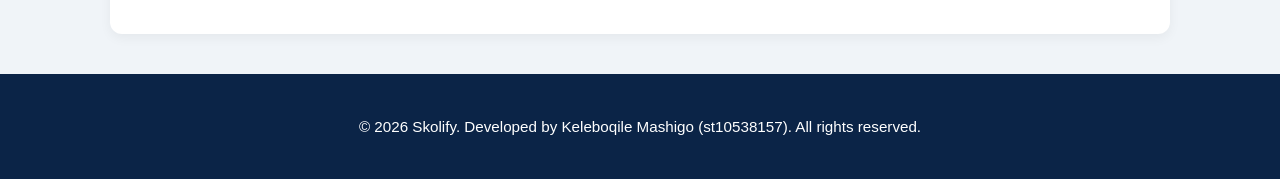
==== commit 81b8681f: "docs: overhaul proposal specification files and expand layout parameters" ====
--- a/index.html
+++ b/index.html
@@ -5,36 +5,68 @@
     <meta name="viewport" content="width=device-width, initial-scale=1.0">
     <meta name="description" content="Skolify helps matric learners find their dream university, explore technical courses, and plan their future career paths with simple tools.">
     <meta name="keywords" content="Skolify, matric application, university courses, student funding, South Africa higher education">
-    <title>Skolify - Your University Journey Starts Here</title>
+    <title>Skolify - Home</title>
     <style>
-        /* Embedded Bulletproof Production Styles */
-        body { margin: 0; font-family: Arial, sans-serif; background-color: #6788b3; color: #172554; line-height: 1.6; }
-        header { background-color: #12356b; color: white; text-align: center; padding: 30px 20px; }
-        header h1 { margin: 0; font-size: 2.5rem; }
-        header p { margin: 8px 0 0; font-size: 1.1rem; }
-        nav { background-color: #0b2447; display: flex; justify-content: center; flex-wrap: wrap; gap: 10px; padding: 15px; }
-        nav a { color: white; text-decoration: none; padding: 10px 16px; border-radius: 6px; font-weight: bold; }
-        nav a:hover { background-color: #2f6fbd; }
-        main { max-width: 1100px; margin: 30px auto; padding: 0 20px; }
-        section { background-color: white; margin-bottom: 25px; padding: 25px; border-radius: 10px; box-shadow: 0 2px 8px rgba(0, 0, 0, 0.08); }
-        h2 { color: #12356b; margin-top: 0; }
+        /* Master Bulletproof Production UI Theme */
+        * { box-sizing: border-box; }
+        body { margin: 0; padding: 0; font-family: 'Segoe UI', Arial, sans-serif; background-color: #f0f4f8; color: #172554; line-height: 1.6; }
+        header { background-color: #12356b; color: white; text-align: center; padding: 40px 20px; box-shadow: 0 4px 6px rgba(0,0,0,0.1); }
+        header h1 { margin: 0; font-size: 2.8rem; font-weight: 700; }
+        header p { margin: 10px 0 0; font-size: 1.2rem; opacity: 0.9; }
+        nav { background-color: #0b2447; display: flex; justify-content: center; flex-wrap: wrap; gap: 15px; padding: 15px; position: sticky; top: 0; z-index: 1000; }
+        nav a { color: white; text-decoration: none; padding: 10px 20px; border-radius: 6px; font-weight: bold; transition: background 0.3s ease; }
+        nav a:hover, nav a.active { background-color: #2f6fbd; }
+        main { max-width: 1100px; width: 100%; margin: 30px auto; padding: 0 20px; }
+        section { background-color: white; margin-bottom: 30px; padding: 30px; border-radius: 12px; box-shadow: 0 4px 12px rgba(0, 0, 0, 0.05); }
+        h2 { color: #12356b; margin-top: 0; border-bottom: 2px solid #e2e8f0; padding-bottom: 10px; }
         h3 { color: #245aa5; }
-        .search-container { margin-bottom: 20px; }
-        #search-input { width: 100%; padding: 11px; border: 1px solid #b7c3d4; border-radius: 5px; font-size: 1rem; }
-        .dynamic-listing-grid { display: grid; grid-template-columns: repeat(auto-fill, minmax(280px, 1fr)); gap: 20px; }
-        .listing-card { background: #ffffff; border: 1px solid #cbd5e1; padding: 20px; border-radius: 8px; box-shadow: 0 2px 4px rgba(0,0,0,0.05); }
-        .accordion-item { border: 1px solid #cbd5e1; border-radius: 6px; margin-bottom: 10px; overflow: hidden; }
-        .accordion-header { background-color: #f1f5f9; color: #12356b; padding: 15px; width: 100%; text-align: left; border: none; font-size: 1rem; font-weight: bold; cursor: pointer; display: flex; justify-content: space-between; }
-        .accordion-content { padding: 15px; background: #ffffff; display: none; border-top: 1px solid #cbd5e1; }
-        .gallery-grid { display: grid; grid-template-columns: repeat(auto-fill, minmax(200px, 1fr)); gap: 15px; }
-        .gallery-item img { width: 100%; height: 150px; object-fit: cover; border-radius: 6px; cursor: pointer; transition: transform 0.2s ease; }
-        .gallery-item img:hover { transform: scale(1.02); }
-        #lightbox-overlay { position: fixed; top:0; left:0; width:100%; height:100%; background: rgba(11, 36, 71, 0.9); display: flex; justify-content: center; align-items: center; z-index: 99999; opacity: 0; pointer-events: none; transition: opacity 0.2s ease; }
+        
+        /* Direct Fix for Part 2 Image Scale Penalty */
+        img, .gallery-item img { max-width: 100%; height: auto; display: block; object-fit: cover; border-radius: 8px; transition: transform 0.3s ease; }
+        
+        /* Interactive Search Engine */
+        .search-container { margin: 20px 0; }
+        #search-input { width: 100%; padding: 12px; border: 2px solid #b7c3d4; border-radius: 6px; font-size: 1rem; transition: border-color 0.3s; }
+        #search-input:focus { outline: none; border-color: #2f6fbd; }
+        .dynamic-listing-grid { display: grid; grid-template-columns: repeat(auto-fill, minmax(280px, 1fr)); gap: 20px; margin-top: 15px; }
+        .listing-card { background: #f8fafc; border: 1px solid #e2e8f0; padding: 20px; border-radius: 8px; box-shadow: 0 2px 4px rgba(0,0,0,0.02); }
+        
+        /* Accordions Dropdown Module */
+        .accordion-item { border: 1px solid #cbd5e1; border-radius: 8px; margin-bottom: 12px; overflow: hidden; }
+        .accordion-header { background-color: #f1f5f9; color: #12356b; padding: 18px; width: 100%; text-align: left; border: none; font-size: 1.1rem; font-weight: bold; cursor: pointer; display: flex; justify-content: space-between; align-items: center; }
+        .accordion-content { padding: 18px; background: #ffffff; display: none; border-top: 1px solid #cbd5e1; color: #334155; }
+        
+        /* Lightbox Image Grid Component */
+        .gallery-grid { display: grid; grid-template-columns: repeat(auto-fill, minmax(280px, 1fr)); gap: 20px; }
+        .gallery-item { position: relative; overflow: hidden; border-radius: 8px; cursor: pointer; }
+        .gallery-item img:hover { transform: scale(1.05); }
+        #lightbox-overlay { position: fixed; top:0; left:0; width:100%; height:100%; background: rgba(11, 20, 38, 0.95); display: flex; justify-content: center; align-items: center; z-index: 99999; opacity: 0; pointer-events: none; transition: opacity 0.2s ease; }
         #lightbox-overlay.active { opacity: 1; pointer-events: auto; }
-        #lightbox-image { max-width: 85%; max-height: 75vh; border-radius: 4px; }
-        #lightbox-caption { position: absolute; bottom: 40px; color: white; font-weight: bold; }
-        #lightbox-close { position: absolute; top: 20px; right: 30px; color: white; font-size: 2.5rem; cursor: pointer; }
-        footer { background-color: #0b2447; color: white; text-align: center; padding: 20px; margin-top: 30px; }
+        #lightbox-image { max-width: 90%; max-height: 80vh; border-radius: 6px; box-shadow: 0 10px 25px rgba(0,0,0,0.5); }
+        #lightbox-caption { position: absolute; bottom: 30px; color: white; font-weight: bold; font-size: 1.2rem; text-shadow: 0 2px 4px rgba(0,0,0,0.8); }
+        #lightbox-close { position: absolute; top: 20px; right: 30px; color: white; font-size: 3rem; cursor: pointer; font-weight: bold; }
+        
+        /* Form Components */
+        form { max-width: 700px; margin: 0 auto; }
+        .form-group { margin-bottom: 20px; }
+        label { display: block; margin-bottom: 8px; font-weight: bold; color: #12356b; }
+        input, textarea, select { width: 100%; padding: 12px; border: 1px solid #b7c3d4; border-radius: 6px; font-size: 1rem; }
+        textarea { min-height: 140px; resize: vertical; }
+        button { margin-top: 15px; padding: 12px 24px; background-color: #12356b; color: white; border: none; border-radius: 6px; cursor: pointer; font-weight: bold; font-size: 1rem; width: 100%; transition: background 0.2s; }
+        button:hover { background-color: #245aa5; }
+        .error-message { color: #dc2626; font-size: 0.85rem; font-weight: bold; margin-top: 6px; display: none; }
+        .error input, .error textarea, .error select { border: 2px solid #dc2626 !important; background-color: #fef2f2 !important; }
+        .error .error-message { display: block; }
+        #interactive-map { width: 100%; height: 400px; border-radius: 8px; margin-top: 15px; border: 2px solid #cbd5e1; }
+        footer { background-color: #0b2447; color: white; text-align: center; padding: 25px; margin-top: 40px; font-size: 0.95rem; }
+        
+        /* Adaptive Layout Breakpoints Media Queries */
+        @media (max-width: 768px) {
+            header h1 { font-size: 2rem; }
+            nav { flex-direction: column; align-items: stretch; text-align: center; }
+            main { padding: 0 15px; }
+            section { padding: 20px; }
+        }
     </style>
 </head>
 <body>
@@ -43,7 +75,7 @@
         <p>Helping matric learners find their dream university.</p>
     </header>
     <nav>
-        <a href="index.html" style="background-color: #2f6fbd;">Home</a>
+        <a href="index.html" class="active">Home</a>
         <a href="about.html">About Us</a>
         <a href="services.html">Universities & Courses</a>
         <a href="enquiry.html">Enquiry</a>
@@ -65,15 +97,11 @@
             <h2>Frequently Asked Questions</h2>
             <div class="accordion-item">
                 <button class="accordion-header">When do university applications typically close? <span>+</span></button>
-                <div class="accordion-content">
-                    <p>Most public institutions in South Africa close their primary registration applications between August and October annually.</p>
-                </div>
+                <div class="accordion-content"><p>Most public institutions in South Africa close their primary registration applications between August and October annually.</p></div>
             </div>
             <div class="accordion-item">
                 <button class="accordion-header">What documents do I need to prepare? <span>+</span></button>
-                <div class="accordion-content">
-                    <p>You will standardly require a certified copy of your NSC matric results, certified ID document, and proof of residence.</p>
-                </div>
+                <div class="accordion-content"><p>You will standardly require a certified copy of your NSC matric results, certified ID document, and proof of residence.</p></div>
             </div>
         </section>
         <section>
@@ -85,7 +113,7 @@
             </div>
         </section>
     </main>
-    <footer><p>&copy; 2026 Skolify. All rights reserved.</p></footer>
+    <footer><p>&copy; 2026 Skolify. Developed by Keleboqile Mashigo (st10538157). All rights reserved.</p></footer>
     <script src="js/script.js"></script>
 </body>
 </html>
